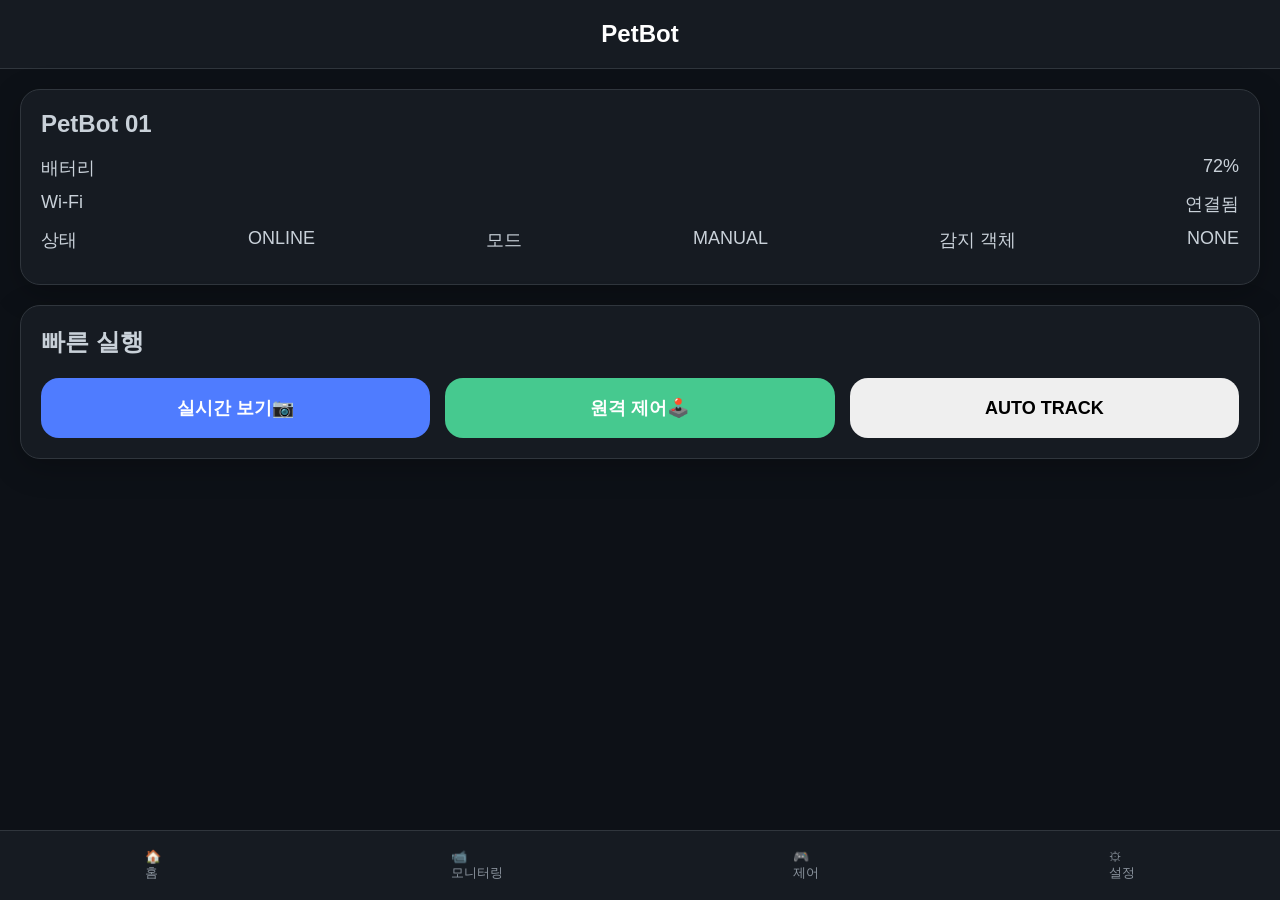
==== index.html @ 858fdbac "feat: 리팩토링 전 원본 코드 저장" ====
<!DOCTYPE html>
<html lang="ko">

<head>

    <meta charset="UTF-8">

    <meta name="viewport"
          content="width=device-width, initial-scale=1.0">

    <title>PetBot</title>

    <!-- CSS 연결 -->
    <link rel="stylesheet" href="style.css">

</head>

<body>

    <!-- 상단 헤더 -->
    <div class="header">
        PetBot
    </div>

    <!-- 전체 영역 -->
    <div class="container">

        <!-- 펫봇 상태 카드 -->
        <div class="card">

            <h2>PetBot 01</h2>

            <br>

            <div class="status-row">
                <span>배터리</span>
                <span id="battery">72%</span>
            </div>

            <div class="status-row">
                <span>Wi-Fi</span>
                <span id="wifi">연결됨</span>
            </div>

            <div class="status-row">
                <span>상태</span>
                <span id="status">ONLINE</span>

                <span>모드</span>
                <span id="mode">MANUAL</span>

                <span>감지 객체</span>
                <span id="detected">NONE</span>
            </div>
            

        </div>

        <!-- 버튼 영역 -->
        <div class="card">

            <h2>빠른 실행</h2>

            <div class="button-group">

                <!-- 실시간 보기 -->
                <button class="btn btn-blue"
                        onclick="goMonitor()">

                    실시간 보기📷

                </button>

                <!-- 원격 제어 -->
                <button class="btn btn-green"
                        onclick="goControl()">

                    원격 제어🕹️

                </button>

                <button
                class="btn"

                onclick="toggleTrack()">

                AUTO TRACK

                </button>

            </div>

        </div>

    </div>

    <!-- 하단 네비게이션 -->
    <div class="bottom-nav">

        <div class="nav-item">
            🏠<br>
            홈
        </div>

        <div class="nav-item"
            onclick="goMonitor()">

        📹<br>
        모니터링

        </div>

        <div class="nav-item"
            onclick="goControl()">

        🎮<br>
        제어

        </div>
        <div class="nav-item">
            ⚙<br>
            설정
        </div>

    </div>

<script>

// =========================
// 페이지 이동
// =========================

function goMonitor(){
location.href="/monitor";
}

function goControl(){
location.href="/control_page";
}

// =========================
// AUTO TRACK
// =========================

let tracking=false;

async function toggleTrack(){

tracking=!tracking;

const response=
await fetch(
"/control",
{
method:"POST",

headers:{
"Content-Type":
"application/json"
},

body:
JSON.stringify({

command:
tracking
?
"AUTO_TRACK_ON"
:
"AUTO_TRACK_OFF"

})

}
);

console.log(
await response.text()
);

}

async function updateStatus(){

const res=
await fetch(
"/status"
);

const data=
await res.json();

document
.getElementById(
"battery"
)
.innerText=
data.battery+"%";

document
.getElementById(
"wifi"
)
.innerText=
data.wifi;

document
.getElementById(
"status"
)
.innerText=
data.state;

document
.getElementById(
"mode"
)
.innerText=
data.mode;

document
.getElementById(
"detected"
)
.innerText=
data.detected;

}

setInterval(
updateStatus,
1000
);

updateStatus();

</script>

</body>
</html>
---- style.css ----
*{
    margin:0;
    padding:0;
    box-sizing:border-box;
}

body {
    font-family: Arial, sans-serif;
    background: #0d1117; /* 깊은 다크 블루/그레이 */
    color: #c9d1d9;
}

/* 상단 헤더 */

.header {
    width: 100%;
    padding: 20px;
    background: #161b22;
    color: #ffffff;
    font-size: 24px;
    font-weight: bold;
    border-bottom: 1px solid #30363d;
    text-align: center;
}

/* 전체 컨테이너 */

.container{

    padding:20px;
}

/* 카드 UI */

.card {
    background: #161b22;
    border: 1px solid #30363d;
    border-radius: 20px;
    padding: 20px;
    margin-bottom: 20px;
    box-shadow: 0 8px 32px rgba(0, 0, 0, 0.24);
}

/* 상태 정보 */

.status-row{

    display:flex;

    justify-content:space-between;

    margin-bottom:12px;

    font-size:18px;
}

/* 버튼 영역 */

.button-group{

    display:flex;

    gap:15px;

    margin-top:20px;
}

/* 공통 버튼 */

.btn{

    flex:1;

    height:60px;

    border:none;

    border-radius:18px;

    font-size:18px;
    font-weight:bold;

    cursor:pointer;

    transition:0.2s;
}

/* 버튼 눌림 효과 */

.btn:active{
    background: #30363d;
    transform: scale(0.95);
}

/* 파란 버튼 */

.btn-blue{

    background:#4f7cff;

    color:white;
}

/* 초록 버튼 */

.btn-green{

    background:#46c98f;

    color:white;
}

/* 기준점 박스: 패딩을 없애고 자식 요소들이 이 박스 기준으로 겹치게 설정 */
.video-box {
    position: relative;
    width: 100%;
    background: #000000;
    border-radius: 20px;
    overflow: hidden;
    padding: 0 !important; /* 영상에 딱 맞게 여백 제거 */
}

.hud-live {
    position: absolute;
    top: 15px;
    left: 15px;
    background: rgba(0, 0, 0, 0.65); /* 영상이 보여야 하므로 반투명 블랙 */
    padding: 5px 12px;
    border-radius: 6px;
    font-size: 12px;
    font-weight: bold;
    color: #ff4d4d;
    display: flex;
    align-items: center;
    gap: 6px;
    z-index: 10; /* 비디오보다 무조건 위에 배치 */
    border: 1px solid rgba(255, 77, 77, 0.2);
    letter-spacing: 1px;
}

/* 빨간 점이 숨쉬듯 커졌다 작아지는 애니메이션 효과 */
.live-dot {
    width: 8px;
    height: 8px;
    background-color: #ff4d4d;
    border-radius: 50%;
    display: inline-block;
    animation: hudPulse 1.5s infinite;
}

@keyframes hudPulse {
    0% { transform: scale(0.8); opacity: 0.4; }
    50% { transform: scale(1.3); opacity: 1; box-shadow: 0 0 10px #ff4d4d; }
    100% { transform: scale(0.8); opacity: 0.4; }
}

/* 2. 밀리터리 모서리 조준선 공통 스타일 */
.hud-bracket {
    position: absolute;
    width: 24px;
    height: 24px;
    border: 3px solid #00ff66; /* 드론/군용 장비 특유의 형광 초록 */
    z-index: 5;
    pointer-events: none; /* 중요: 마우스나 터치 클릭이 비디오를 가로막지 않게 방해 해제 */
    filter: drop-shadow(0 0 4px #00ff66); /* 네온 불빛 효과 */
}

/* 각 테두리 선을 쳐서 ㄱ, ㄴ 모양의 모서리 괄호 만들기 */
.top-left {
    top: 20px; left: 20px;
    border-right: none; border-bottom: none;
}
.top-right {
    top: 20px; right: 20px;
    border-left: none; border-bottom: none;
}
.bottom-left {
    bottom: 20px; left: 20px;
    border-right: none; border-top: none;
}
.bottom-right {
    bottom: 20px; right: 20px;
    border-left: none; border-top: none;
}

video{

    width:100%;

    max-width:640px;

    height:auto;

    border-radius:12px;

    object-fit:contain;
}

/* 하단 네비게이션 */

.bottom-nav {
    position: fixed;
    bottom: 0;
    width: 100%;
    height: 70px;
    background: #161b22;
    border-top: 1px solid #30363d;
    display: flex;
    justify-content: space-around;
    align-items: center;
}

/* 네비 버튼 */

.nav-item {
    font-size: 13px;
    color: #8b949e;
}

/* 조이스틱 버튼 */

.control-pad{

    margin-top:30px;

    display:grid;

    grid-template-columns:100px 100px 100px;

    grid-template-rows:100px 100px 100px;

    gap:15px;

    justify-content:center;
}

/* 방향 버튼 */

.control-btn {
    width: 100px;
    height: 100px;
    border: 1px solid #30363d;
    border-radius: 50%;
    background: #21262d;
    color: #ffffff;
    font-size: 28px;
    box-shadow: 0 4px 15px rgba(0,0,0,0.3);
    cursor: pointer;
    transition: all 0.2s;
}

/* STOP 버튼 */

.stop-btn{

    background:#ff5b5b;

    color:white;
}

/* 버튼 위치 */

.forward{
    grid-column:2;
    grid-row:1;
}

.left{
    grid-column:1;
    grid-row:2;
}

.stop{
    grid-column:2;
    grid-row:2;
}

.right{
    grid-column:3;
    grid-row:2;
}

.back{
    grid-column:2;
    grid-row:3;
}

/* 모바일 대응 */

@media(max-width:600px){

    .header{

        font-size:24px;
    }

    .status-row{

        font-size:16px;
    }

    .btn{

        font-size:16px;
    }
}
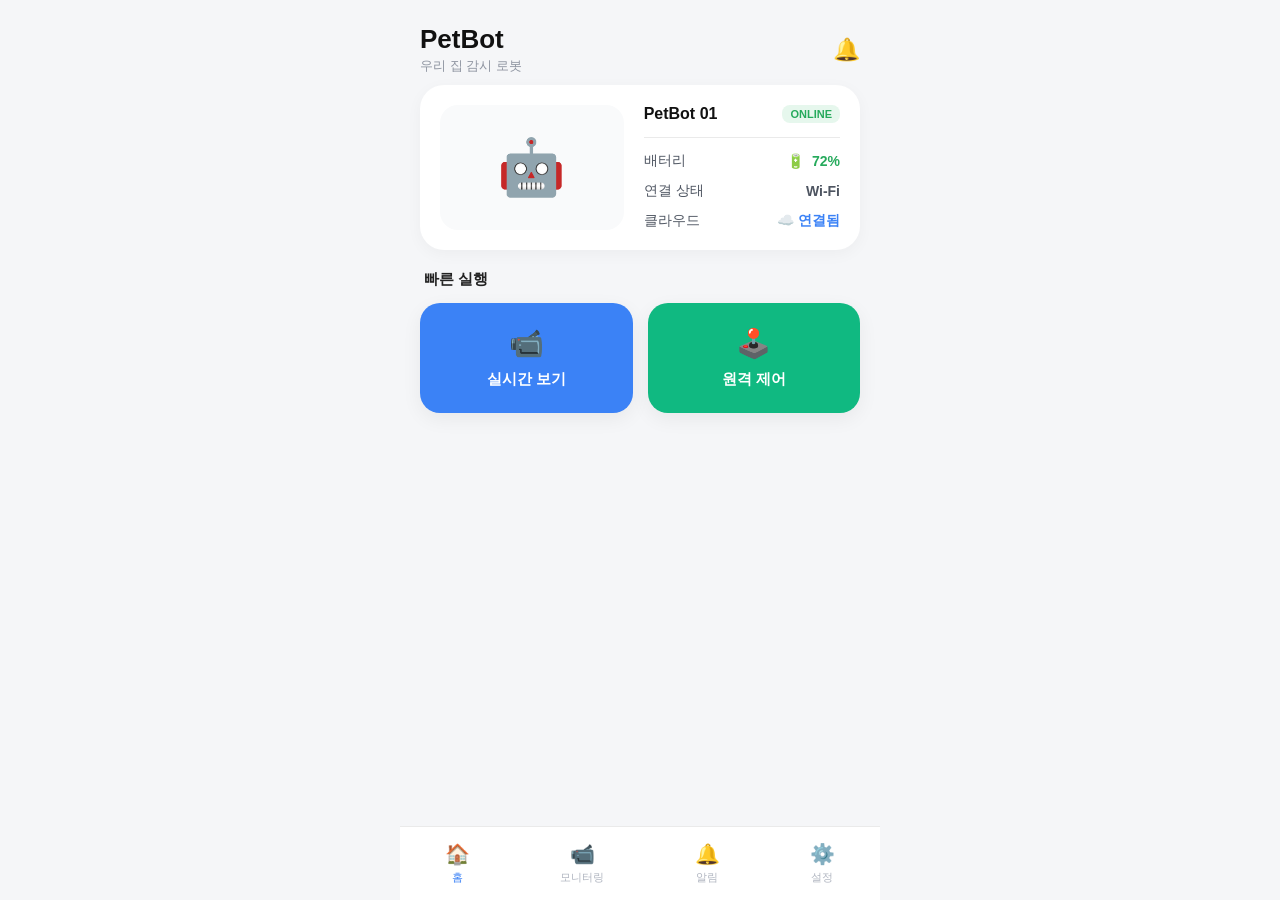
==== commit 14f5673b: "Feat: 원형 조이스틱 UI 반영, 백엔드 데드락 최적화 및 고열 알림 기록 기능 추가" ====
--- a/index.html
+++ b/index.html
@@ -1,240 +1,214 @@
 <!DOCTYPE html>
 <html lang="ko">
-
 <head>
-
     <meta charset="UTF-8">
-
-    <meta name="viewport"
-          content="width=device-width, initial-scale=1.0">
-
-    <title>PetBot</title>
-
-    <!-- CSS 연결 -->
+    <meta name="viewport" content="width=device-width, initial-scale=1.0, maximum-scale=1.0, user-scalable=no">
+    <title>PetBot 홈</title>
     <link rel="stylesheet" href="style.css">
-
 </head>
-
 <body>
 
-    <!-- 상단 헤더 -->
-    <div class="header">
-        PetBot
+    <div class="app-container">
+        
+        <div class="app-header">
+            <div class="app-title-box">
+                <h1>PetBot</h1>
+                <p>우리 집 감시 로봇</p>
+            </div>
+            <div class="noti-icon" onclick="openNotificationModal()">
+                🔔<span class="noti-dot" id="header-noti-dot" style="display:none;"></span>
+            </div>
+        </div>
+
+        <div class="main-content">
+            
+            <div class="app-card">
+                <div class="robot-profile">
+                    <div class="robot-img-box">
+                        <span style="font-size: 55px;">🤖</span>
+                    </div>
+                    <div class="robot-info-box">
+                        <div class="robot-meta-row">
+                            <span class="robot-name">PetBot 01</span>
+                            <span class="status-badge" id="robot-state">ONLINE</span>
+                        </div>
+                        <hr style="border: 0; height: 1px; background: #eaeaea; margin: 2px 0;">
+                        <div class="robot-meta-row">
+                            <span>배터리</span>
+                            <div class="battery-bar-wrapper">
+                                🔋 <span id="robot-battery">72%</span>
+                            </div>
+                        </div>
+                        <div class="robot-meta-row">
+                            <span>연결 상태</span>
+                            <span id="robot-wifi" style="font-weight: 600; color: #4e5561;">Wi-Fi</span>
+                        </div>
+                        <div class="robot-meta-row">
+                            <span>클라우드</span>
+                            <span style="color: #3b82f6; font-weight: 600;">☁️ 연결됨</span>
+                        </div>
+                    </div>
+                </div>
+            </div>
+
+            <h2 class="section-title">빠른 실행</h2>
+            <div class="quick-grid">
+                <button class="quick-btn btn-blue" onclick="location.href='/monitor'">
+                    <span class="icon">📹</span>
+                    <span>실시간 보기</span>
+                </button>
+                <button class="quick-btn btn-green" onclick="location.href='/control_page'">
+                    <span class="icon">🕹️</span>
+                    <span>원격 제어</span>
+                </button>
+            </div>
+
+        </div>
+
+        <div class="bottom-nav">
+            <div class="nav-item active">
+                <span class="icon">🏠</span>
+                <span>홈</span>
+            </div>
+            <div class="nav-item" onclick="location.href='/monitor'">
+                <span class="icon">📹</span>
+                <span>모니터링</span>
+            </div>
+            <div class="nav-item" onclick="openNotificationModal()">
+                <span class="icon">🔔</span>
+                <span>알림</span>
+            </div>
+            <div class="nav-item">
+                <span class="icon">⚙️</span>
+                <span>설정</span>
+            </div>
+        </div>
+
     </div>
 
-    <!-- 전체 영역 -->
-    <div class="container">
-
-        <!-- 펫봇 상태 카드 -->
-        <div class="card">
-
-            <h2>PetBot 01</h2>
-
-            <br>
-
-            <div class="status-row">
-                <span>배터리</span>
-                <span id="battery">72%</span>
-            </div>
-
-            <div class="status-row">
-                <span>Wi-Fi</span>
-                <span id="wifi">연결됨</span>
-            </div>
-
-            <div class="status-row">
-                <span>상태</span>
-                <span id="status">ONLINE</span>
-
-                <span>모드</span>
-                <span id="mode">MANUAL</span>
-
-                <span>감지 객체</span>
-                <span id="detected">NONE</span>
-            </div>
-            
-
-        </div>
-
-        <!-- 버튼 영역 -->
-        <div class="card">
-
-            <h2>빠른 실행</h2>
-
-            <div class="button-group">
-
-                <!-- 실시간 보기 -->
-                <button class="btn btn-blue"
-                        onclick="goMonitor()">
-
-                    실시간 보기📷
-
-                </button>
-
-                <!-- 원격 제어 -->
-                <button class="btn btn-green"
-                        onclick="goControl()">
-
-                    원격 제어🕹️
-
-                </button>
-
-                <button
-                class="btn"
-
-                onclick="toggleTrack()">
-
-                AUTO TRACK
-
-                </button>
-
-            </div>
-
-        </div>
-
+    <div class="modal-overlay" id="notiModal" onclick="closeNotificationModal(event)">
+        <div class="modal-content" onclick="event.stopPropagation()">
+            <div class="modal-header">
+                <h2>알림 기록</h2>
+                <span class="modal-close-btn" onclick="closeNotificationModal()">✕</span>
+            </div>
+            
+            <div class="history-list" id="history-container">
+                </div>
+
+            <button class="clear-history-btn" onclick="clearAllHistory()">전체 기록 삭제</button>
+        </div>
     </div>
 
-    <!-- 하단 네비게이션 -->
-    <div class="bottom-nav">
-
-        <div class="nav-item">
-            🏠<br>
-            홈
-        </div>
-
-        <div class="nav-item"
-            onclick="goMonitor()">
-
-        📹<br>
-        모니터링
-
-        </div>
-
-        <div class="nav-item"
-            onclick="goControl()">
-
-        🎮<br>
-        제어
-
-        </div>
-        <div class="nav-item">
-            ⚙<br>
-            설정
-        </div>
-
-    </div>
-
-<script>
-
-// =========================
-// 페이지 이동
-// =========================
-
-function goMonitor(){
-location.href="/monitor";
-}
-
-function goControl(){
-location.href="/control_page";
-}
-
-// =========================
-// AUTO TRACK
-// =========================
-
-let tracking=false;
-
-async function toggleTrack(){
-
-tracking=!tracking;
-
-const response=
-await fetch(
-"/control",
-{
-method:"POST",
-
-headers:{
-"Content-Type":
-"application/json"
-},
-
-body:
-JSON.stringify({
-
-command:
-tracking
-?
-"AUTO_TRACK_ON"
-:
-"AUTO_TRACK_OFF"
-
-})
-
-}
-);
-
-console.log(
-await response.text()
-);
-
-}
-
-async function updateStatus(){
-
-const res=
-await fetch(
-"/status"
-);
-
-const data=
-await res.json();
-
-document
-.getElementById(
-"battery"
-)
-.innerText=
-data.battery+"%";
-
-document
-.getElementById(
-"wifi"
-)
-.innerText=
-data.wifi;
-
-document
-.getElementById(
-"status"
-)
-.innerText=
-data.state;
-
-document
-.getElementById(
-"mode"
-)
-.innerText=
-data.mode;
-
-document
-.getElementById(
-"detected"
-)
-.innerText=
-data.detected;
-
-}
-
-setInterval(
-updateStatus,
-1000
-);
-
-updateStatus();
-
-</script>
-
+    <script>
+        // 1. 서버 상태 주기적 브리핑 함수
+        async function fetchRobotSystemStatus() {
+            try {
+                const response = await fetch("/status");
+                if (!response.ok) return;
+                const data = await response.json();
+
+                document.getElementById("robot-state").innerText = data.state;
+                document.getElementById("robot-battery").innerText = `${data.battery}%`;
+                document.getElementById("robot-wifi").innerText = data.wifi;
+
+                const stateBadge = document.getElementById("robot-state");
+                if (data.state === "ONLINE") {
+                    stateBadge.style.background = "#e6f7ed";
+                    stateBadge.style.color = "#26aa5c";
+                } else {
+                    stateBadge.style.background = "#fdeded";
+                    stateBadge.style.color = "#ff5b5b";
+                }
+
+                // 🔥 [홈 화면 자체 가드] 만약 모니터링 페이지를 안 켜고 홈에만 있더라도 고열을 감지하면 기록을 추가합니다.
+                if (data.pet_temp && data.pet_temp >= 39.5) {
+                    saveFeverAlertRecord(data.pet_temp);
+                }
+
+            } catch (e) {
+                document.getElementById("robot-state").innerText = "OFFLINE";
+                document.getElementById("robot-state").style.background = "#fdeded";
+                document.getElementById("robot-state").style.color = "#ff5b5b";
+            }
+        }
+
+        // 2. 고열 알림 발생 시 로컬스토리지에 시간과 함께 박제하는 함수 (중복 30초 쿨다운 보장)
+        let homeAlertCooldown = false;
+        function saveFeverAlertRecord(temp) {
+            if (homeAlertCooldown) return;
+            
+            homeAlertCooldown = true;
+            setTimeout(() => { homeAlertCooldown = false; }, 30000); // 30초 쿨다운 가드
+
+            // 기존 기록 가져오기
+            let currentLogs = JSON.parse(localStorage.getItem("pet_fever_logs")) || [];
+            
+            // 새 기록 생성
+            const now = new Date();
+            const timeString = `${now.getMonth()+1}월 ${now.getDate()}일 ${now.getHours().toString().padStart(2,'0')}:${now.getMinutes().toString().padStart(2,'0')}`;
+            
+            const newLog = {
+                id: Date.now(),
+                title: "🚨 반려동물 고열 감지 경고",
+                body: `아이의 체온이 ${temp}°C 로 계측되었습니다.`,
+                time: timeString
+            };
+
+            // 최신 글이 맨 위로 오도록 배열 앞에 추가
+            currentLogs.unshift(newLog);
+            localStorage.setItem("pet_fever_logs", JSON.stringify(currentLogs));
+            
+            // 새 알림이 왔으므로 벨 아이콘에 빨간 점 표시
+            document.getElementById("header-noti-dot").style.display = "block";
+        }
+
+        // 3. 알림창 열기 및 로컬스토리지 빌드
+        function openNotificationModal() {
+            document.getElementById("notiModal").style.display = "flex";
+            document.getElementById("header-noti-dot").style.display = "none"; // 읽었으니 빨간 점 해제
+            
+            const container = document.getElementById("history-container");
+            const logs = JSON.parse(localStorage.getItem("pet_fever_logs")) || [];
+            
+            if (logs.length === 0) {
+                container.innerHTML = `<div class="no-history">🔔 아직 기록된 알림 내역이 없습니다.</div>`;
+                return;
+            }
+
+            // 로그 데이터를 화이트 테마 아이템 양식으로 매핑하여 드로우
+            container.innerHTML = logs.map(log => `
+                <div class="history-item">
+                    <div class="alert-icon">🌡️</div>
+                    <div class="alert-details">
+                        <div class="alert-title">${log.title}</div>
+                        <div class="alert-time" style="color:#ff5b5b; font-weight:600;">${log.body}</div>
+                        <div class="alert-time">${log.time}</div>
+                    </div>
+                </div>
+            `).join('');
+        }
+
+        function closeNotificationModal(e) {
+            document.getElementById("notiModal").style.display = "none";
+        }
+
+        function clearAllHistory() {
+            if (confirm("정말 모든 알림 기록을 삭제하시겠습니까?")) {
+                localStorage.removeItem("pet_fever_logs");
+                openNotificationModal(); // 화면 새로고침 효과
+            }
+        }
+
+        // 페이지 진입 시 새 알림이 있는지 체크해서 빨간 점 처리
+        const checkLogs = JSON.parse(localStorage.getItem("pet_fever_logs")) || [];
+        if (checkLogs.length > 0) {
+            // 마지막으로 모달을 열지 않은 새 로그가 있다면 켜두기 지향 (여기서는 간단히 목록이 있으면 점 표시)
+            document.getElementById("header-noti-dot").style.display = "block";
+        }
+
+        setInterval(fetchRobotSystemStatus, 2000);
+        fetchRobotSystemStatus();
+    </script>
 </body>
 </html>
--- a/style.css
+++ b/style.css
@@ -1,306 +1,637 @@
-*{
-    margin:0;
-    padding:0;
-    box-sizing:border-box;
+/* style.css */
+* {
+    margin: 0;
+    padding: 0;
+    box-sizing: border-box;
+    font-family: -apple-system, BlinkMacSystemFont, "Segoe UI", Roboto, Helvetica, Arial, sans-serif;
 }
 
 body {
-    font-family: Arial, sans-serif;
-    background: #0d1117; /* 깊은 다크 블루/그레이 */
-    color: #c9d1d9;
-}
-
-/* 상단 헤더 */
-
-.header {
-    width: 100%;
-    padding: 20px;
-    background: #161b22;
-    color: #ffffff;
-    font-size: 24px;
-    font-weight: bold;
-    border-bottom: 1px solid #30363d;
-    text-align: center;
-}
-
-/* 전체 컨테이너 */
-
-.container{
-
-    padding:20px;
-}
-
-/* 카드 UI */
-
-.card {
-    background: #161b22;
-    border: 1px solid #30363d;
-    border-radius: 20px;
+    background-color: #f5f6f8; /* 앱 특유의 부드러운 라이트 그레이 배경 */
+    color: #1e2229;
+    display: flex;
+    justify-content: center;
+    min-height: 100vh;
+}
+
+/* 스마트폰 뷰포트 느낌을 주는 전체 컨테이너 */
+.app-container {
+    width: 100%;
+    max-width: 480px;
+    background: #f5f6f8;
+    position: relative;
+    padding-bottom: 80px; /* 하단 네비게이션 공간 확보 */
+}
+
+/* 1. 상단 헤더 영역 */
+.app-header {
+    display: flex;
+    justify-content: space-between;
+    align-items: center;
+    padding: 24px 20px 10px 20px;
+    background: #f5f6f8;
+}
+
+.app-title-box h1 {
+    font-size: 26px;
+    font-weight: 800;
+    color: #111;
+}
+
+.app-title-box p {
+    font-size: 13px;
+    color: #8e94a0;
+    margin-top: 2px;
+}
+
+.noti-icon {
+    font-size: 22px;
+    cursor: pointer;
+    position: relative;
+}
+
+.noti-dot {
+    position: absolute;
+    top: 2px;
+    right: 2px;
+    width: 6px;
+    height: 6px;
+    background-color: #ff5b5b;
+    border-radius: 50%;
+}
+
+/* 2. 대시보드 카드 공통 */
+.main-content {
+    padding: 0 20px;
+}
+
+.app-card {
+    background: #ffffff;
+    border-radius: 24px;
     padding: 20px;
     margin-bottom: 20px;
-    box-shadow: 0 8px 32px rgba(0, 0, 0, 0.24);
-}
-
-/* 상태 정보 */
-
-.status-row{
-
-    display:flex;
-
-    justify-content:space-between;
-
-    margin-bottom:12px;
-
-    font-size:18px;
-}
-
-/* 버튼 영역 */
-
-.button-group{
-
-    display:flex;
-
-    gap:15px;
-
-    margin-top:20px;
-}
-
-/* 공통 버튼 */
-
-.btn{
-
-    flex:1;
-
-    height:60px;
-
-    border:none;
-
-    border-radius:18px;
-
-    font-size:18px;
-    font-weight:bold;
-
-    cursor:pointer;
-
-    transition:0.2s;
-}
-
-/* 버튼 눌림 효과 */
-
-.btn:active{
-    background: #30363d;
-    transform: scale(0.95);
-}
-
-/* 파란 버튼 */
-
-.btn-blue{
-
-    background:#4f7cff;
-
-    color:white;
-}
-
-/* 초록 버튼 */
-
-.btn-green{
-
-    background:#46c98f;
-
-    color:white;
-}
-
-/* 기준점 박스: 패딩을 없애고 자식 요소들이 이 박스 기준으로 겹치게 설정 */
-.video-box {
+    box-shadow: 0 4px 16px rgba(0, 0, 0, 0.04);
+    display: flex;
+    align-items: center;
+}
+
+/* 로봇 프로필 정보 레이아웃 */
+.robot-profile {
+    display: flex;
+    width: 100%;
+    gap: 20px;
+}
+
+.robot-img-box {
+    flex: 1;
+    background: #f9fafb;
+    border-radius: 18px;
+    display: flex;
+    justify-content: center;
+    align-items: center;
+    padding: 10px;
+}
+
+.robot-img-box img {
+    width: 100%;
+    max-width: 100px;
+    height: auto;
+    object-fit: contain;
+}
+
+.robot-info-box {
+    flex: 1.2;
+    display: flex;
+    flex-direction: column;
+    justify-content: center;
+    gap: 12px;
+}
+
+.robot-meta-row {
+    display: flex;
+    justify-content: space-between;
+    align-items: center;
+    font-size: 14px;
+    color: #4e5561;
+}
+
+.robot-name {
+    font-size: 16px;
+    font-weight: 700;
+    color: #111;
+}
+
+.status-badge {
+    background: #e6f7ed;
+    color: #26aa5c;
+    font-size: 11px;
+    font-weight: 700;
+    padding: 3px 8px;
+    border-radius: 8px;
+}
+
+.battery-bar-wrapper {
+    display: flex;
+    align-items: center;
+    gap: 8px;
+    font-weight: 700;
+    color: #26aa5c;
+}
+
+/* 섹션 타이틀 */
+.section-title {
+    font-size: 15px;
+    font-weight: 700;
+    color: #222;
+    margin: 10px 0 14px 4px;
+}
+
+/* 3. 빠른 실행 2분할 버튼 그리드 */
+.quick-grid {
+    display: grid;
+    grid-template-columns: 1fr 1fr;
+    gap: 15px;
+    margin-bottom: 20px;
+}
+
+.quick-btn {
+    border: none;
+    border-radius: 20px;
+    height: 110px;
+    display: flex;
+    flex-direction: column;
+    justify-content: center;
+    align-items: center;
+    gap: 10px;
+    font-size: 15px;
+    font-weight: 700;
+    color: #ffffff;
+    cursor: pointer;
+    transition: transform 0.2s, opacity 0.2s;
+    box-shadow: 0 6px 20px rgba(0, 0, 0, 0.06);
+}
+
+.quick-btn:active {
+    transform: scale(0.96);
+    opacity: 0.9;
+}
+
+.btn-blue { background: #3b82f6; }   /* 실시간 보기 블루 */
+.btn-green { background: #10b981; }  /* 원격 제어 그린 */
+
+.quick-btn .icon {
+    font-size: 28px;
+}
+
+/* 4. 하단 고정 네비게이션 바 */
+.bottom-nav {
+    position: fixed;
+    bottom: 0;
+    width: 100%;
+    max-width: 480px;
+    height: 74px;
+    background: #ffffff;
+    border-top: 1px solid #eaeaea;
+    display: flex;
+    justify-content: space-around;
+    align-items: center;
+    z-index: 100;
+}
+
+.nav-item {
+    display: flex;
+    flex-direction: column;
+    align-items: center;
+    font-size: 11px;
+    color: #b0b5c0;
+    cursor: pointer;
+    gap: 4px;
+}
+
+.nav-item.active {
+    color: #3b82f6; /* 활성화된 탭은 블루 컬러 */
+}
+
+.nav-item .icon {
+    font-size: 20px;
+}
+
+/* 비디오 상단 오버레이 가이드라인 */
+.video-wrapper {
     position: relative;
     width: 100%;
-    background: #000000;
-    border-radius: 20px;
+    border-radius: 24px;
     overflow: hidden;
-    padding: 0 !important; /* 영상에 딱 맞게 여백 제거 */
-}
-
-.hud-live {
+    box-shadow: 0 8px 24px rgba(0,0,0,0.08);
+    margin-bottom: 20px;
+    background: #000;
+}
+
+.video-wrapper video {
+    width: 100%;
+    display: block;
+}
+
+/* 이미지 속 화면 위에 올라간 녹색 실시간 배지 */
+.video-overlay-hud {
     position: absolute;
     top: 15px;
     left: 15px;
-    background: rgba(0, 0, 0, 0.65); /* 영상이 보여야 하므로 반투명 블랙 */
-    padding: 5px 12px;
+    display: flex;
+    align-items: center;
+    gap: 6px;
+    background: rgba(0, 0, 0, 0.5);
+    color: #ffffff;
+    padding: 4px 10px;
+    border-radius: 20px;
+    font-size: 11px;
+    font-weight: 700;
+    backdrop-filter: blur(4px);
+}
+
+.live-dot-green {
+    width: 7px;
+    height: 7px;
+    background-color: #26aa5c;
+    border-radius: 50%;
+    animation: blink-live 1.5s infinite;
+}
+
+@keyframes blink-live {
+    0% { opacity: 0.3; }
+    50% { opacity: 1; }
+    100% { opacity: 0.3; }
+}
+
+/* HD 배지 (우측 상단) */
+.video-overlay-quality {
+    position: absolute;
+    top: 15px;
+    right: 15px;
+    background: rgba(0, 0, 0, 0.5);
+    color: #ffffff;
+    padding: 4px 8px;
     border-radius: 6px;
+    font-size: 11px;
+    font-weight: 700;
+}
+
+/* 하단 스탯 2분할 그리드 레이아웃 */
+.status-grid-2cell {
+    display: grid;
+    grid-template-columns: 1fr 1fr;
+    gap: 15px;
+    margin-bottom: 20px;
+}
+
+.monitor-status-card {
+    background: #ffffff;
+    border-radius: 20px;
+    padding: 16px;
+    box-shadow: 0 4px 16px rgba(0, 0, 0, 0.03);
+    display: flex;
+    flex-direction: column;
+    justify-content: space-between;
+    height: 95px;
+}
+
+.monitor-status-card .label {
     font-size: 12px;
-    font-weight: bold;
-    color: #ff4d4d;
-    display: flex;
-    align-items: center;
-    gap: 6px;
-    z-index: 10; /* 비디오보다 무조건 위에 배치 */
-    border: 1px solid rgba(255, 77, 77, 0.2);
-    letter-spacing: 1px;
-}
-
-/* 빨간 점이 숨쉬듯 커졌다 작아지는 애니메이션 효과 */
-.live-dot {
-    width: 8px;
-    height: 8px;
-    background-color: #ff4d4d;
+    color: #8e94a0;
+    font-weight: 600;
+}
+
+.monitor-status-card .value-box {
+    display: flex;
+    align-items: center;
+    gap: 8px;
+    margin-top: 8px;
+}
+
+.monitor-status-card .value {
+    font-size: 18px;
+    font-weight: 800;
+    color: #111111;
+}
+
+.monitor-status-card .sub-text {
+    font-size: 11px;
+    color: #b0b5c0;
+    margin-top: 2px;
+}
+
+/* 하단 액션 커스텀 컬러 스위치 버튼 */
+.action-grid {
+    display: grid;
+    grid-template-columns: 1.2fr 1fr;
+    gap: 15px;
+    margin-bottom: 20px;
+}
+
+.action-bar-btn {
+    border: none;
+    height: 54px;
+    border-radius: 16px;
+    font-size: 14px;
+    font-weight: 700;
+    color: white;
+    display: flex;
+    align-items: center;
+    justify-content: center;
+    gap: 8px;
+    cursor: pointer;
+    box-shadow: 0 4px 12px rgba(0, 0, 0, 0.05);
+    transition: transform 0.2s;
+}
+
+.action-bar-btn:active {
+    transform: scale(0.97);
+}
+
+.btn-action-purple { background: #8b5cf6; } /* 자동 추적용 보라색 */
+.btn-action-blue { background: #3b82f6; }   /* 음성 송출용 블루 */
+
+/* 원형 제어 패드 레이아웃 (이미지 속 대형 조이스틱) */
+.joystick-container {
+    display: flex;
+    justify-content: center;
+    align-items: center;
+    margin: 30px 0;
+    position: relative;
+}
+
+.wheel-pad {
+    width: 220px;
+    height: 220px;
+    background: #ffffff;
     border-radius: 50%;
-    display: inline-block;
-    animation: hudPulse 1.5s infinite;
-}
-
-@keyframes hudPulse {
-    0% { transform: scale(0.8); opacity: 0.4; }
-    50% { transform: scale(1.3); opacity: 1; box-shadow: 0 0 10px #ff4d4d; }
-    100% { transform: scale(0.8); opacity: 0.4; }
-}
-
-/* 2. 밀리터리 모서리 조준선 공통 스타일 */
-.hud-bracket {
+    position: relative;
+    box-shadow: 0 10px 30px rgba(0,0,0,0.06);
+    border: 1px solid #eaeaea;
+}
+
+/* 상하좌우 방향 버튼 배치 */
+.wheel-btn {
     position: absolute;
-    width: 24px;
-    height: 24px;
-    border: 3px solid #00ff66; /* 드론/군용 장비 특유의 형광 초록 */
-    z-index: 5;
-    pointer-events: none; /* 중요: 마우스나 터치 클릭이 비디오를 가로막지 않게 방해 해제 */
-    filter: drop-shadow(0 0 4px #00ff66); /* 네온 불빛 효과 */
-}
-
-/* 각 테두리 선을 쳐서 ㄱ, ㄴ 모양의 모서리 괄호 만들기 */
-.top-left {
-    top: 20px; left: 20px;
-    border-right: none; border-bottom: none;
-}
-.top-right {
-    top: 20px; right: 20px;
-    border-left: none; border-bottom: none;
-}
-.bottom-left {
-    bottom: 20px; left: 20px;
-    border-right: none; border-top: none;
-}
-.bottom-right {
-    bottom: 20px; right: 20px;
-    border-left: none; border-top: none;
-}
-
-video{
-
-    width:100%;
-
-    max-width:640px;
-
-    height:auto;
-
-    border-radius:12px;
-
-    object-fit:contain;
-}
-
-/* 하단 네비게이션 */
-
-.bottom-nav {
+    border: none;
+    background: none;
+    font-size: 18px;
+    font-weight: 700;
+    color: #4e5561;
+    cursor: pointer;
+    display: flex;
+    flex-direction: column;
+    align-items: center;
+    justify-content: center;
+    transition: color 0.1s;
+}
+.wheel-btn:active { color: #3b82f6; }
+
+.btn-up    { top: 15px;  left: 50%; transform: translateX(-50%); }
+.btn-down  { bottom: 15px; left: 50%; transform: translateX(-50%); }
+.btn-left  { left: 15px;  top: 50%; transform: translateY(-50%); }
+.btn-right { right: 15px; top: 50%; transform: translateY(-50%); }
+
+.wheel-btn span {
+    font-size: 11px;
+    color: #8e94a0;
+    margin-top: 2px;
+}
+
+/* 중앙 정지 버튼 큐브 */
+.btn-center-stop {
+    position: absolute;
+    top: 50%;
+    left: 50%;
+    transform: translate(-50%, -50%);
+    width: 76px;
+    height: 76px;
+    background: #f5f6f8;
+    border: 1px solid #eaeaea;
+    border-radius: 50%;
+    display: flex;
+    flex-direction: column;
+    align-items: center;
+    justify-content: center;
+    font-size: 12px;
+    font-weight: 700;
+    color: #111;
+    cursor: pointer;
+    box-shadow: inset 0 2px 4px rgba(0,0,0,0.02);
+}
+.btn-center-stop:active { background: #eef0f3; }
+.btn-center-stop .stop-icon {
+    width: 14px;
+    height: 14px;
+    background: #333;
+    border-radius: 3px;
+    margin-bottom: 4px;
+}
+
+/* 맨 하단 3분할 컨트롤 바 (긴급정지 / 속도 / 음성) */
+.control-bottom-bar {
+    display: flex;
+    justify-content: space-between;
+    align-items: center;
+    gap: 12px;
+    margin-top: 10px;
+}
+
+/* 긴급 정지 (레드 서클 버튼) */
+.btn-emergency-stop {
+    width: 65px;
+    height: 65px;
+    border: none;
+    background: #ff5b5b;
+    color: white;
+    border-radius: 20px;
+    font-size: 11px;
+    font-weight: 700;
+    display: flex;
+    flex-direction: column;
+    align-items: center;
+    justify-content: center;
+    gap: 4px;
+    cursor: pointer;
+    box-shadow: 0 4px 14px rgba(255, 91, 91, 0.2);
+}
+
+/* 속도 조절 패널 (중앙 캡슐형) */
+.speed-capsule {
+    flex: 1;
+    height: 52px;
+    background: #ffffff;
+    border-radius: 26px;
+    border: 1px solid #eaeaea;
+    display: flex;
+    justify-content: space-between;
+    align-items: center;
+    padding: 0 8px;
+    box-shadow: 0 4px 14px rgba(0,0,0,0.02);
+}
+
+.speed-step-btn {
+    width: 38px;
+    height: 38px;
+    border: none;
+    background: #f5f6f8;
+    border-radius: 50%;
+    font-size: 18px;
+    font-weight: 700;
+    color: #555;
+    cursor: pointer;
+}
+.speed-step-btn:active { background: #eaeaea; }
+
+.speed-label {
+    font-size: 13px;
+    font-weight: 700;
+    color: #333;
+    display: flex;
+    flex-direction: column;
+    align-items: center;
+}
+.speed-label span {
+    font-size: 9px;
+    color: #8e94a0;
+    font-weight: 500;
+    margin-bottom: 1px;
+}
+
+/* 하단 음성/기타 서클 버튼 */
+.btn-sub-action {
+    width: 54px;
+    height: 52px;
+    border: none;
+    background: #ffffff;
+    border-radius: 20px;
+    border: 1px solid #eaeaea;
+    font-size: 11px;
+    font-weight: 700;
+    color: #4e5561;
+    display: flex;
+    flex-direction: column;
+    align-items: center;
+    justify-content: center;
+    gap: 2px;
+    cursor: pointer;
+}
+
+/* 알림 기록 모달 전체 배경 */
+.modal-overlay {
     position: fixed;
-    bottom: 0;
-    width: 100%;
-    height: 70px;
-    background: #161b22;
-    border-top: 1px solid #30363d;
-    display: flex;
-    justify-content: space-around;
-    align-items: center;
-}
-
-/* 네비 버튼 */
-
-.nav-item {
-    font-size: 13px;
-    color: #8b949e;
-}
-
-/* 조이스틱 버튼 */
-
-.control-pad{
-
-    margin-top:30px;
-
-    display:grid;
-
-    grid-template-columns:100px 100px 100px;
-
-    grid-template-rows:100px 100px 100px;
-
-    gap:15px;
-
-    justify-content:center;
-}
-
-/* 방향 버튼 */
-
-.control-btn {
-    width: 100px;
-    height: 100px;
-    border: 1px solid #30363d;
+    top: 0;
+    left: 0;
+    width: 100%;
+    height: 100%;
+    background: rgba(0, 0, 0, 0.4);
+    display: none; /* 기본은 숨김 */
+    justify-content: center;
+    align-items: flex-end; /* 아래에서 위로 올라오는 앱 감성 효과 */
+    z-index: 1000;
+}
+
+/* 모달 컨텐츠 박스 */
+.modal-content {
+    width: 100%;
+    max-width: 480px;
+    background: #ffffff;
+    border-top-left-radius: 30px;
+    border-top-right-radius: 30px;
+    padding: 24px;
+    max-height: 70vh;
+    display: flex;
+    flex-direction: column;
+    box-shadow: 0 -8px 32px rgba(0, 0, 0, 0.08);
+    animation: slide-up 0.3s ease-out;
+}
+
+@keyframes slide-up {
+    from { transform: translateY(100%); }
+    to { transform: translateY(0); }
+}
+
+/* 모달 헤더 */
+.modal-header {
+    display: flex;
+    justify-content: space-between;
+    align-items: center;
+    margin-bottom: 20px;
+}
+.modal-header h2 {
+    font-size: 18px;
+    font-weight: 700;
+}
+.modal-close-btn {
+    font-size: 20px;
+    cursor: pointer;
+    color: #8e94a0;
+}
+
+/* 알림 목록 리스트 구역 */
+.history-list {
+    overflow-y: auto;
+    flex: 1;
+    display: flex;
+    flex-direction: column;
+    gap: 12px;
+}
+
+/* 알림 항목 한 줄 */
+.history-item {
+    background: #f9fafb;
+    border-radius: 16px;
+    padding: 14px 16px;
+    display: flex;
+    gap: 12px;
+    align-items: center;
+    border: 1px solid #f0f1f3;
+}
+
+.history-item .alert-icon {
+    font-size: 22px;
+    background: #fdeded;
+    width: 44px;
+    height: 44px;
     border-radius: 50%;
-    background: #21262d;
-    color: #ffffff;
-    font-size: 28px;
-    box-shadow: 0 4px 15px rgba(0,0,0,0.3);
-    cursor: pointer;
-    transition: all 0.2s;
-}
-
-/* STOP 버튼 */
-
-.stop-btn{
-
-    background:#ff5b5b;
-
-    color:white;
-}
-
-/* 버튼 위치 */
-
-.forward{
-    grid-column:2;
-    grid-row:1;
-}
-
-.left{
-    grid-column:1;
-    grid-row:2;
-}
-
-.stop{
-    grid-column:2;
-    grid-row:2;
-}
-
-.right{
-    grid-column:3;
-    grid-row:2;
-}
-
-.back{
-    grid-column:2;
-    grid-row:3;
-}
-
-/* 모바일 대응 */
-
-@media(max-width:600px){
-
-    .header{
-
-        font-size:24px;
-    }
-
-    .status-row{
-
-        font-size:16px;
-    }
-
-    .btn{
-
-        font-size:16px;
-    }
+    display: flex;
+    align-items: center;
+    justify-content: center;
+}
+
+.history-item .alert-details {
+    flex: 1;
+}
+
+.history-item .alert-title {
+    font-size: 14px;
+    font-weight: 700;
+    color: #111;
+}
+
+.history-item .alert-time {
+    font-size: 11px;
+    color: #8e94a0;
+    margin-top: 2px;
+}
+
+/* 기록이 없을 때 보여줄 안내 */
+.no-history {
+    text-align: center;
+    color: #8e94a0;
+    padding: 40px 0;
+    font-size: 14px;
+}
+
+/* 전체 삭제 버튼 */
+.clear-history-btn {
+    background: #f5f6f8;
+    border: none;
+    padding: 10px;
+    border-radius: 12px;
+    font-size: 12px;
+    font-weight: 600;
+    color: #ff5b5b;
+    cursor: pointer;
+    margin-top: 15px;
 }
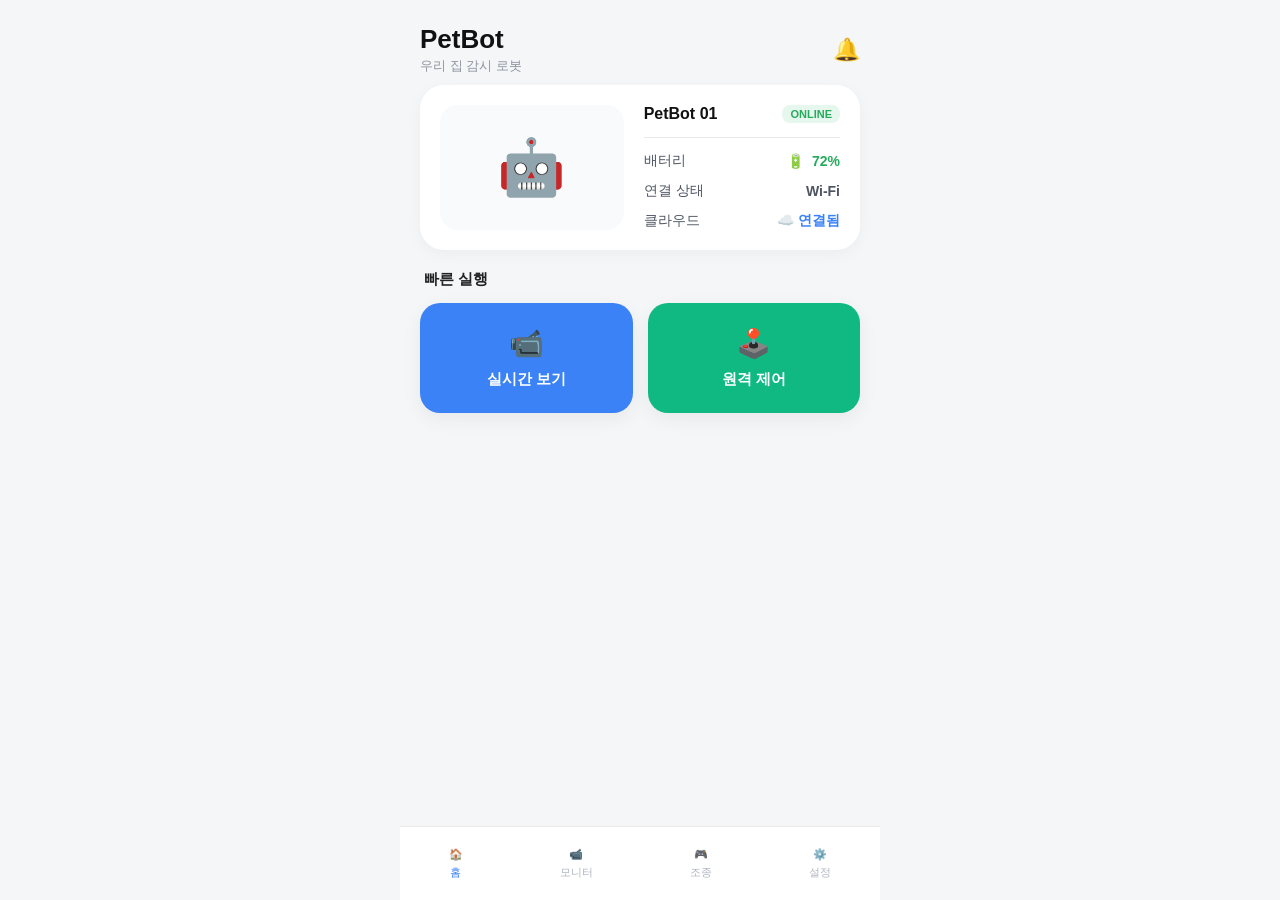
==== commit 47c0a7f6: "Feat: 다중 사용자 로그인(login.py) 분리 및 원격 제어 설정 페이지 추가" ====
--- a/index.html
+++ b/index.html
@@ -66,21 +66,21 @@
         </div>
 
         <div class="bottom-nav">
-            <div class="nav-item active">
-                <span class="icon">🏠</span>
-                <span>홈</span>
+            <div class="nav-item active" onclick="location.href='/'">
+                <span class="nav-icon">🏠</span>
+                <span class="nav-text">홈</span>
             </div>
             <div class="nav-item" onclick="location.href='/monitor'">
-                <span class="icon">📹</span>
-                <span>모니터링</span>
-            </div>
-            <div class="nav-item" onclick="openNotificationModal()">
-                <span class="icon">🔔</span>
-                <span>알림</span>
-            </div>
-            <div class="nav-item">
-                <span class="icon">⚙️</span>
-                <span>설정</span>
+                <span class="nav-icon">📹</span>
+                <span class="nav-text">모니터</span>
+            </div>
+            <div class="nav-item" onclick="location.href='/control_page'">
+                <span class="nav-icon">🎮</span>
+                <span class="nav-text">조종</span>
+            </div>
+            <div class="nav-item" onclick="location.href='/settings'">
+                <span class="nav-icon">⚙️</span>
+                <span class="nav-text">설정</span>
             </div>
         </div>
 
